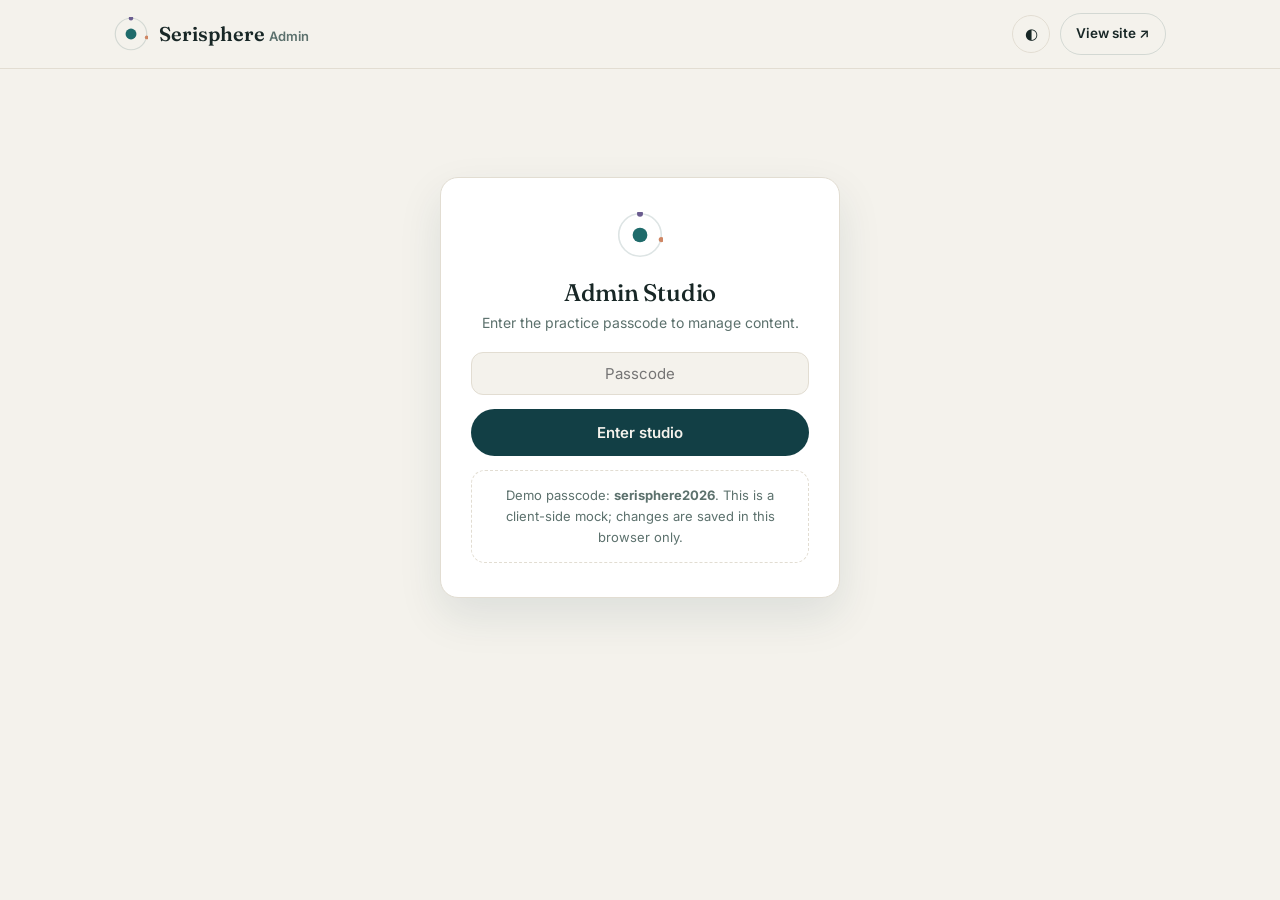
==== admin.html @ 3a1cb653 "Add blog (10 posts + comments), flyers gallery (10), admin studio (marketing kit + blog manager + fl" ====
<!DOCTYPE html>
<html lang="en">
<head>
<meta charset="UTF-8">
<meta name="viewport" content="width=device-width, initial-scale=1">
<title>Admin Studio — Serisphere Center</title>
<meta name="robots" content="noindex">
<link rel="preconnect" href="https://fonts.googleapis.com"><link rel="preconnect" href="https://fonts.gstatic.com" crossorigin>
<link href="https://fonts.googleapis.com/css2?family=Fraunces:ital,opsz,wght@0,9..144,400;0,9..144,500;0,9..144,600&family=Inter:wght@400;500;600;700&display=swap" rel="stylesheet">
<link rel="stylesheet" href="assets/app.css">
<style>
  .gate{max-width:400px;margin:12vh auto;text-align:center;}
  .gate .card{padding:34px 30px;}
  .tabs{display:flex;gap:8px;flex-wrap:wrap;margin:8px 0 26px;}
  .tab{padding:10px 18px;border-radius:999px;border:1px solid var(--line);background:var(--surface);cursor:pointer;font-weight:600;font-size:14px;color:var(--muted);}
  .tab.active{background:var(--petrol);color:var(--paper);border-color:var(--petrol);}
  .panel{display:none;} .panel.active{display:block;}
  .grid2{display:grid;grid-template-columns:1fr 1fr;gap:20px;}
  .kit-block{padding:22px;margin-bottom:18px;}
  .kit-block h3{font-size:19px;margin-bottom:12px;}
  .sw{display:flex;gap:12px;flex-wrap:wrap;}
  .swatch{border:1px solid var(--line);border-radius:12px;overflow:hidden;width:120px;cursor:pointer;}
  .swatch .c{height:56px;} .swatch .l{padding:8px 10px;font-size:12px;font-weight:600;} .swatch .l small{display:block;color:var(--muted);font-weight:500;}
  .copyrow{display:flex;gap:10px;align-items:center;justify-content:space-between;padding:10px 0;border-top:1px solid var(--line);}
  .copyrow:first-child{border-top:none;}
  .copyrow span{font-size:14px;}
  .list-item{display:flex;justify-content:space-between;align-items:center;gap:12px;padding:12px 14px;border:1px solid var(--line);border-radius:12px;margin-bottom:10px;background:var(--surface);}
  .list-item .t{font-weight:600;font-size:14.5px;} .list-item .m{font-size:12.5px;color:var(--muted);}
  .row-actions{display:flex;gap:8px;flex:none;}
  .fly-prev{aspect-ratio:4/5;border-radius:16px;color:#fff;padding:22px;display:flex;flex-direction:column;justify-content:space-between;background:linear-gradient(160deg,var(--pv,#1f6b6b),#0d2f34);}
  .fly-prev h3{color:#fff;font-size:24px;}
  .fly-prev .ft{font-size:11px;font-weight:700;letter-spacing:.1em;text-transform:uppercase;background:rgba(255,255,255,.18);padding:5px 10px;border-radius:999px;width:max-content;}
  .fly-prev .cta{background:#fff;color:#123f45;font-weight:700;font-size:13px;padding:9px 14px;border-radius:10px;text-align:center;}
  .toast{position:fixed;bottom:22px;left:50%;transform:translateX(-50%);background:var(--petrol);color:var(--paper);padding:12px 20px;border-radius:999px;font-weight:600;font-size:14px;opacity:0;transition:opacity .2s;z-index:99;}
  .toast.show{opacity:1;}
  @media (max-width:820px){.grid2{grid-template-columns:1fr;}}
</style>
</head>
<body>
<header>
  <div class="wrap nav">
    <a class="brand" href="index.html">
      <svg width="34" height="34" viewBox="0 0 40 40" aria-hidden="true"><circle cx="20" cy="20" r="18.5" fill="none" stroke="var(--ring)" stroke-width="1.4"/><circle cx="20" cy="20" r="6.4" fill="var(--teal)"/><circle cx="20" cy="1.5" r="2.6" fill="var(--plum)"/><circle cx="38.5" cy="24" r="2.2" fill="var(--clay)"/></svg>
      <span>Serisphere <span style="font-size:13px;color:var(--muted);font-family:var(--sans);">Admin</span></span>
    </a>
    <div class="navtools">
      <button class="themetog" id="themeBtn" aria-label="Toggle theme">◐</button>
      <a href="index.html" class="btn btn-ghost btn-sm">View site ↗</a>
      <button class="btn btn-ghost btn-sm" id="logout" style="display:none;">Log out</button>
    </div>
  </div>
</header>

<!-- GATE -->
<div class="gate" id="gate">
  <div class="card">
    <svg width="46" height="46" viewBox="0 0 40 40" style="margin:0 auto 14px;"><circle cx="20" cy="20" r="18.5" fill="none" stroke="var(--ring)" stroke-width="1.4"/><circle cx="20" cy="20" r="6.4" fill="var(--teal)"/><circle cx="20" cy="1.5" r="2.6" fill="var(--plum)"/><circle cx="38.5" cy="24" r="2.2" fill="var(--clay)"/></svg>
    <h2 style="font-size:24px;margin-bottom:6px;">Admin Studio</h2>
    <p style="color:var(--muted);font-size:14px;margin-bottom:18px;">Enter the practice passcode to manage content.</p>
    <div class="field"><input id="code" type="password" placeholder="Passcode" style="text-align:center;"></div>
    <button class="btn btn-primary" id="enter" style="width:100%;justify-content:center;">Enter studio</button>
    <p class="notice" style="margin-top:14px;">Demo passcode: <b>serisphere2026</b>. This is a client-side mock; changes are saved in this browser only.</p>
  </div>
</div>

<!-- APP -->
<main class="wrap" id="app" style="display:none;padding-top:34px;">
  <div class="page-head" style="padding-top:0;">
    <span class="eyebrow">Practice tools</span>
    <h1>Admin Studio</h1>
    <p>Manage your marketing kit, publish blog articles, and design outreach flyers.</p>
  </div>

  <div class="tabs">
    <div class="tab active" data-t="kit">Marketing Kit</div>
    <div class="tab" data-t="blog">Blog Manager</div>
    <div class="tab" data-t="flyers">Flyer Studio</div>
  </div>

  <!-- MARKETING KIT -->
  <div class="panel active" id="p-kit">
    <div class="grid2">
      <div class="card kit-block">
        <h3>Brand palette</h3>
        <div class="sw" id="swatches"></div>
        <p class="notice" style="margin-top:12px;">Click a swatch to copy its hex.</p>
      </div>
      <div class="card kit-block">
        <h3>Logo &amp; emblem</h3>
        <div style="display:flex;align-items:center;gap:18px;">
          <svg width="72" height="72" viewBox="0 0 40 40"><circle cx="20" cy="20" r="18.5" fill="none" stroke="var(--ring)" stroke-width="1.4"/><circle cx="20" cy="20" r="6.4" fill="var(--teal)"/><circle cx="20" cy="1.5" r="2.6" fill="var(--plum)"/><circle cx="38.5" cy="24" r="2.2" fill="var(--clay)"/></svg>
          <div><div style="font-family:var(--serif);font-size:22px;">Serisphere</div><div style="font-size:11px;letter-spacing:.14em;text-transform:uppercase;color:var(--muted);">Behavioral &amp; Integrative Health</div></div>
        </div>
        <button class="btn btn-ghost btn-sm" style="margin-top:16px;" id="dlLogo">Download emblem (SVG)</button>
      </div>
    </div>

    <div class="card kit-block">
      <h3>Messaging</h3>
      <div id="copyRows"></div>
    </div>

    <div class="grid2">
      <div class="card kit-block">
        <h3>Social captions</h3>
        <div id="socialRows"></div>
      </div>
      <div class="card kit-block">
        <h3>Hashtags &amp; email signature</h3>
        <div id="miscRows"></div>
      </div>
    </div>
  </div>

  <!-- BLOG MANAGER -->
  <div class="panel" id="p-blog">
    <div class="grid2">
      <div>
        <h3 style="font-size:20px;margin-bottom:12px;">Articles</h3>
        <div id="postList"></div>
        <button class="btn btn-ghost btn-sm" id="newPost">+ New article</button>
        <button class="btn btn-ghost btn-sm" id="resetPosts" style="margin-left:8px;">Reset to defaults</button>
      </div>
      <div class="card kit-block">
        <h3 id="postFormTitle">Edit article</h3>
        <input type="hidden" id="pId">
        <div class="field"><label>Title</label><input id="pTitle"></div>
        <div class="grid2" style="gap:12px;">
          <div class="field"><label>Category</label><input id="pCat" placeholder="e.g. Wellness"></div>
          <div class="field"><label>Date</label><input id="pDate" type="date"></div>
        </div>
        <div class="field"><label>Excerpt</label><textarea id="pExcerpt" style="min-height:60px;"></textarea></div>
        <div class="field"><label>Body (use &lt;p&gt;…&lt;/p&gt; for paragraphs)</label><textarea id="pBody" style="min-height:150px;"></textarea></div>
        <button class="btn btn-primary btn-sm" id="savePost">Save article</button>
        <button class="btn btn-ghost btn-sm" id="clearPost">Clear</button>
      </div>
    </div>
  </div>

  <!-- FLYER STUDIO -->
  <div class="panel" id="p-flyers">
    <div class="grid2">
      <div>
        <h3 style="font-size:20px;margin-bottom:12px;">Flyers</h3>
        <div id="flyerList"></div>
        <button class="btn btn-ghost btn-sm" id="newFlyer">+ New flyer</button>
        <button class="btn btn-ghost btn-sm" id="resetFlyers" style="margin-left:8px;">Reset to defaults</button>
      </div>
      <div class="card kit-block">
        <h3>Design flyer</h3>
        <input type="hidden" id="fId">
        <div class="grid2" style="gap:12px;">
          <div class="field"><label>Tag</label><input id="fTag"></div>
          <div class="field"><label>Accent</label><select id="fAccent"><option value="teal">Teal</option><option value="plum">Plum</option><option value="sage">Sage</option><option value="clay">Clay</option></select></div>
        </div>
        <div class="field"><label>Title</label><input id="fTitle"></div>
        <div class="field"><label>Subtitle</label><input id="fSub"></div>
        <div class="field"><label>Body</label><textarea id="fBody" style="min-height:60px;"></textarea></div>
        <div class="field"><label>Call to action</label><input id="fCta"></div>
        <button class="btn btn-primary btn-sm" id="saveFlyer">Save flyer</button>
        <button class="btn btn-ghost btn-sm" id="clearFlyer">Clear</button>
        <div style="margin-top:18px;max-width:260px;"><div class="fly-prev" id="flyPrev"><div><span class="ft" id="pvTag">Tag</span></div><div><h3 id="pvTitle">Title</h3><div id="pvSub" style="font-weight:600;font-size:13px;opacity:.95;"></div><div id="pvBody" style="font-size:12.5px;opacity:.85;margin-top:8px;"></div></div><div class="cta" id="pvCta">Call to action</div></div></div>
      </div>
    </div>
  </div>
</main>

<div class="toast" id="toast"></div>

<script src="assets/data.js"></script>
<script>
  var root=document.documentElement, tbtn=document.getElementById('themeBtn');
  try{var s=localStorage.getItem('seri-theme');if(s)root.setAttribute('data-theme',s);}catch(e){}
  tbtn.onclick=function(){var c=root.getAttribute('data-theme')||(matchMedia('(prefers-color-scheme: dark)').matches?'dark':'light');var n=c==='dark'?'light':'dark';root.setAttribute('data-theme',n);try{localStorage.setItem('seri-theme',n);}catch(e){}};
  function toast(m){var t=document.getElementById('toast');t.textContent=m;t.classList.add('show');setTimeout(function(){t.classList.remove('show');},1600);}
  function esc(s){return (s||'').replace(/[&<>"]/g,function(c){return {'&':'&amp;','<':'&lt;','>':'&gt;','"':'&quot;'}[c];});}
  function copy(txt){navigator.clipboard&&navigator.clipboard.writeText(txt);toast('Copied');}

  /* ---- gate ---- */
  var gate=document.getElementById('gate'), app=document.getElementById('app'), logout=document.getElementById('logout');
  function isAuthed(){try{return sessionStorage.getItem('seri-admin')==='1';}catch(e){return false;}}
  function openApp(){gate.style.display='none';app.style.display='block';logout.style.display='inline-flex';initAll();}
  function tryEnter(){var v=document.getElementById('code').value.trim();if(v===SERI.ADMIN_CODE){try{sessionStorage.setItem('seri-admin','1');}catch(e){}openApp();}else{toast('Incorrect passcode');}}
  document.getElementById('enter').onclick=tryEnter;
  document.getElementById('code').addEventListener('keydown',function(e){if(e.key==='Enter')tryEnter();});
  logout.onclick=function(){try{sessionStorage.removeItem('seri-admin');}catch(e){}location.reload();};
  if(isAuthed())openApp();

  /* ---- tabs ---- */
  document.querySelectorAll('.tab').forEach(function(t){t.onclick=function(){
    document.querySelectorAll('.tab').forEach(x=>x.classList.remove('active'));
    document.querySelectorAll('.panel').forEach(x=>x.classList.remove('active'));
    t.classList.add('active');document.getElementById('p-'+t.dataset.t).classList.add('active');
  };});

  function initAll(){ initKit(); initBlog(); initFlyers(); }

  /* ---- marketing kit ---- */
  var PALETTE=[['Petrol','#123f45','Primary'],['Teal','#1f6b6b','Accent'],['Sage','#8bb0a3','Secondary'],['Plum','#6a5c8f','Mind'],['Clay','#cf8663','Warm'],['Paper','#f4f2ec','Surface']];
  var MSG=[
    ['Tagline','Care for the mind and the body, in one place.'],
    ['Tagline (short)','Whole-person care.'],
    ['Elevator pitch','Serisphere Center brings psychiatry, therapy, and integrative wellness under one roof — so care treats the whole person, not just a symptom. In-person and telehealth, for children, teens, and adults.'],
    ['Boilerplate (about)','Serisphere Center for Behavioral & Integrative Health is a multidisciplinary practice offering psychiatric care, therapy, and integrative wellness. Our team builds one connected, whole-person plan for each patient — combining evidence-based treatment with lifestyle, nutrition, and stress-resilience support.']
  ];
  var SOCIAL=[
    ['Instagram','Your mind and body aren’t separate — so why treat them that way? At Serisphere, psychiatry, therapy, and integrative wellness work together for whole-person care. Now accepting new patients 🌿 #WholePersonCare'],
    ['Facebook','Feeling stretched thin? You don’t have to sort it out alone. Serisphere Center offers psychiatry, therapy, and integrative wellness — in person and by telehealth. Same-week consultations available. Reach out today.'],
    ['Announcement','✨ New patients welcome at Serisphere Center for Behavioral & Integrative Health. Compassionate, evidence-based care for the mind and body. Most insurance accepted.']
  ];
  var MISC=[
    ['Hashtags','#WholePersonCare #MentalHealthMatters #IntegrativeHealth #TherapyWorks #SerisphereCare'],
    ['Email signature','[Name], [Credentials]\nSerisphere Center for Behavioral & Integrative Health\n(555) 123-4567 · care@serisphere.example']
  ];
  function initKit(){
    var sw=document.getElementById('swatches');sw.innerHTML='';
    PALETTE.forEach(function(p){var d=document.createElement('div');d.className='swatch';d.innerHTML='<div class="c" style="background:'+p[1]+'"></div><div class="l">'+p[0]+'<small>'+p[1]+' · '+p[2]+'</small></div>';d.onclick=function(){copy(p[1]);};sw.appendChild(d);});
    function rows(host,arr){var h=document.getElementById(host);h.innerHTML='';arr.forEach(function(m){var r=document.createElement('div');r.className='copyrow';r.innerHTML='<span><b>'+esc(m[0])+':</b> '+esc(m[1]).replace(/\n/g,'<br>')+'</span>';var b=document.createElement('button');b.className='btn btn-ghost btn-sm';b.textContent='Copy';b.style.flex='none';b.onclick=function(){copy(m[1]);};r.appendChild(b);h.appendChild(r);});}
    rows('copyRows',MSG);rows('socialRows',SOCIAL);rows('miscRows',MISC);
  }
  document.getElementById('dlLogo').onclick=function(){
    var svg='<svg xmlns="http://www.w3.org/2000/svg" width="200" height="200" viewBox="0 0 40 40"><circle cx="20" cy="20" r="18.5" fill="none" stroke="#cddbd4" stroke-width="1.4"/><circle cx="20" cy="20" r="6.4" fill="#1f6b6b"/><circle cx="20" cy="1.5" r="2.6" fill="#6a5c8f"/><circle cx="38.5" cy="24" r="2.2" fill="#cf8663"/></svg>';
    var a=document.createElement('a');a.href='data:image/svg+xml;charset=utf-8,'+encodeURIComponent(svg);a.download='serisphere-emblem.svg';document.body.appendChild(a);a.click();a.remove();toast('Emblem downloaded');
  };

  /* ---- blog manager ---- */
  function initBlog(){ renderPosts(); clearPostForm(); }
  function renderPosts(){
    var posts=SERI.getPosts(), host=document.getElementById('postList');host.innerHTML='';
    posts.forEach(function(p,i){
      var el=document.createElement('div');el.className='list-item';
      el.innerHTML='<div><div class="t">'+esc(p.title)+'</div><div class="m">'+esc(p.cat)+' · '+esc(p.date)+'</div></div>';
      var act=document.createElement('div');act.className='row-actions';
      var e=document.createElement('button');e.className='btn btn-ghost btn-sm';e.textContent='Edit';e.onclick=function(){editPost(i);};
      var d=document.createElement('button');d.className='btn btn-ghost btn-sm';d.textContent='Delete';d.onclick=function(){if(confirm('Delete this article?')){var a=SERI.getPosts();a.splice(i,1);SERI.savePosts(a);renderPosts();toast('Deleted');}};
      act.appendChild(e);act.appendChild(d);el.appendChild(act);host.appendChild(el);
    });
  }
  function editPost(i){var p=SERI.getPosts()[i];document.getElementById('postFormTitle').textContent='Edit article';document.getElementById('pId').value=i;document.getElementById('pTitle').value=p.title;document.getElementById('pCat').value=p.cat;document.getElementById('pDate').value=p.date;document.getElementById('pExcerpt').value=p.excerpt;document.getElementById('pBody').value=p.body;window.scrollTo(0,0);}
  function clearPostForm(){document.getElementById('postFormTitle').textContent='New article';['pId','pTitle','pCat','pExcerpt','pBody'].forEach(function(id){document.getElementById(id).value='';});document.getElementById('pDate').value=new Date().toISOString().slice(0,10);}
  document.getElementById('newPost').onclick=clearPostForm;
  document.getElementById('clearPost').onclick=clearPostForm;
  document.getElementById('savePost').onclick=function(){
    var t=document.getElementById('pTitle').value.trim();if(!t){toast('Title required');return;}
    var body=document.getElementById('pBody').value.trim();if(body&&body.indexOf('<')!==0)body='<p>'+body.replace(/\n\n+/g,'</p><p>')+'</p>';
    var obj={id:(t.toLowerCase().replace(/[^a-z0-9]+/g,'-').replace(/^-|-$/g,'')||'post-'+Date.now()),title:t,cat:document.getElementById('pCat').value.trim()||'General',date:document.getElementById('pDate').value||new Date().toISOString().slice(0,10),excerpt:document.getElementById('pExcerpt').value.trim(),body:body,author:'Serisphere Care Team'};
    var arr=SERI.getPosts(),idx=document.getElementById('pId').value;
    if(idx!==''){arr[parseInt(idx,10)]=obj;}else{arr.unshift(obj);}
    SERI.savePosts(arr);renderPosts();clearPostForm();toast('Article saved');
  };
  document.getElementById('resetPosts').onclick=function(){if(confirm('Reset all articles to defaults?')){SERI.savePosts(SERI.DEFAULT_POSTS.slice());renderPosts();clearPostForm();toast('Reset');}};

  /* ---- flyer studio ---- */
  var HEXP={teal:'#1f6b6b',plum:'#6a5c8f',sage:'#5f8f7f',clay:'#c17a52'};
  function initFlyers(){ renderFlyers(); clearFlyerForm(); bindPreview(); updatePreview(); }
  function renderFlyers(){
    var f=SERI.getFlyers(), host=document.getElementById('flyerList');host.innerHTML='';
    f.forEach(function(x,i){
      var el=document.createElement('div');el.className='list-item';
      el.innerHTML='<div><div class="t">'+esc(x.title)+'</div><div class="m">'+esc(x.tag)+' · '+esc(x.accent)+'</div></div>';
      var act=document.createElement('div');act.className='row-actions';
      var e=document.createElement('button');e.className='btn btn-ghost btn-sm';e.textContent='Edit';e.onclick=function(){editFlyer(i);};
      var d=document.createElement('button');d.className='btn btn-ghost btn-sm';d.textContent='Delete';d.onclick=function(){if(confirm('Delete this flyer?')){var a=SERI.getFlyers();a.splice(i,1);SERI.saveFlyers(a);renderFlyers();toast('Deleted');}};
      act.appendChild(e);act.appendChild(d);el.appendChild(act);host.appendChild(el);
    });
  }
  function editFlyer(i){var x=SERI.getFlyers()[i];document.getElementById('fId').value=i;document.getElementById('fTag').value=x.tag;document.getElementById('fAccent').value=x.accent;document.getElementById('fTitle').value=x.title;document.getElementById('fSub').value=x.subtitle;document.getElementById('fBody').value=x.body;document.getElementById('fCta').value=x.cta;updatePreview();window.scrollTo(0,0);}
  function clearFlyerForm(){document.getElementById('fId').value='';document.getElementById('fTag').value='';document.getElementById('fAccent').value='teal';document.getElementById('fTitle').value='';document.getElementById('fSub').value='';document.getElementById('fBody').value='';document.getElementById('fCta').value='';updatePreview();}
  function updatePreview(){
    document.getElementById('pvTag').textContent=document.getElementById('fTag').value||'Tag';
    document.getElementById('pvTitle').textContent=document.getElementById('fTitle').value||'Flyer title';
    document.getElementById('pvSub').textContent=document.getElementById('fSub').value||'';
    document.getElementById('pvBody').textContent=document.getElementById('fBody').value||'';
    document.getElementById('pvCta').textContent=document.getElementById('fCta').value||'Call to action';
    document.getElementById('flyPrev').style.setProperty('--pv',HEXP[document.getElementById('fAccent').value]||HEXP.teal);
  }
  function bindPreview(){['fTag','fTitle','fSub','fBody','fCta','fAccent'].forEach(function(id){document.getElementById(id).addEventListener('input',updatePreview);});}
  document.getElementById('newFlyer').onclick=clearFlyerForm;
  document.getElementById('clearFlyer').onclick=clearFlyerForm;
  document.getElementById('saveFlyer').onclick=function(){
    var t=document.getElementById('fTitle').value.trim();if(!t){toast('Title required');return;}
    var obj={id:'f-'+(t.toLowerCase().replace(/[^a-z0-9]+/g,'-'))||'f-'+Date.now(),tag:document.getElementById('fTag').value.trim()||'Serisphere',accent:document.getElementById('fAccent').value,title:t,subtitle:document.getElementById('fSub').value.trim(),body:document.getElementById('fBody').value.trim(),cta:document.getElementById('fCta').value.trim()||'Learn more'};
    var arr=SERI.getFlyers(),idx=document.getElementById('fId').value;
    if(idx!==''){arr[parseInt(idx,10)]=obj;}else{arr.unshift(obj);}
    SERI.saveFlyers(arr);renderFlyers();clearFlyerForm();toast('Flyer saved');
  };
  document.getElementById('resetFlyers').onclick=function(){if(confirm('Reset all flyers to defaults?')){SERI.saveFlyers(SERI.DEFAULT_FLYERS.slice());renderFlyers();clearFlyerForm();toast('Reset');}};
</script>
</body>
</html>
---- assets/app.css ----
/* Serisphere shared styles — blog / flyers / admin */
:root{
  --petrol:#123f45; --teal:#1f6b6b; --sage:#8bb0a3; --sage-soft:#cfe0d8;
  --plum:#6a5c8f; --plum-soft:#e3ddef; --clay:#cf8663;
  --paper:#f4f2ec; --surface:#ffffff; --ink:#182726; --muted:#5c716d;
  --line:#e2ddd2; --ring:rgba(18,63,69,.14);
  --shadow:0 18px 44px rgba(18,63,69,.10);
  --r:18px; --maxw:1100px;
  --serif:'Fraunces',Georgia,serif; --sans:'Inter',system-ui,sans-serif;
}
@media (prefers-color-scheme:dark){:root:not([data-theme="light"]){
  --petrol:#7fd0c7; --teal:#63b8b3; --sage:#7ba596; --sage-soft:#1f3b39;
  --plum:#b3a6d6; --plum-soft:#2a2640; --clay:#e0a180;
  --paper:#0e1c1c; --surface:#132726; --ink:#e8efec; --muted:#a6bcb6;
  --line:#22403e; --ring:rgba(127,208,199,.20); --shadow:0 18px 44px rgba(0,0,0,.38);
}}
:root[data-theme="dark"]{
  --petrol:#7fd0c7; --teal:#63b8b3; --sage:#7ba596; --sage-soft:#1f3b39;
  --plum:#b3a6d6; --plum-soft:#2a2640; --clay:#e0a180;
  --paper:#0e1c1c; --surface:#132726; --ink:#e8efec; --muted:#a6bcb6;
  --line:#22403e; --ring:rgba(127,208,199,.20); --shadow:0 18px 44px rgba(0,0,0,.38);
}
*{box-sizing:border-box;margin:0;padding:0;}
html{overflow-x:clip;scroll-behavior:smooth;}
body{font-family:var(--sans);background:var(--paper);color:var(--ink);line-height:1.6;overflow-x:clip;-webkit-font-smoothing:antialiased;}
a{color:inherit;text-decoration:none;}
img{max-width:100%;display:block;}
.wrap{max-width:var(--maxw);margin:0 auto;padding:0 24px;}
h1,h2,h3{font-family:var(--serif);font-weight:500;line-height:1.1;letter-spacing:-.01em;overflow-wrap:break-word;}
.eyebrow{font-size:13px;font-weight:600;letter-spacing:.16em;text-transform:uppercase;color:var(--teal);}
.btn{display:inline-flex;align-items:center;gap:9px;font-family:var(--sans);font-weight:600;font-size:15px;padding:13px 22px;border-radius:999px;border:1.5px solid transparent;cursor:pointer;transition:transform .15s,box-shadow .2s,background .2s,color .2s;}
.btn-primary{background:var(--petrol);color:var(--paper);}
.btn-primary:hover{transform:translateY(-2px);box-shadow:var(--shadow);}
.btn-ghost{border-color:var(--ring);color:var(--ink);background:transparent;}
.btn-ghost:hover{border-color:var(--teal);color:var(--teal);}
.btn-sm{padding:9px 15px;font-size:13.5px;}

/* header */
header{position:sticky;top:0;z-index:50;background:color-mix(in srgb,var(--paper) 88%,transparent);backdrop-filter:blur(12px);border-bottom:1px solid var(--line);}
.nav{display:flex;align-items:center;justify-content:space-between;height:68px;gap:14px;}
.brand{display:flex;align-items:center;gap:11px;font-family:var(--serif);font-size:20px;font-weight:600;}
.navlinks{display:flex;align-items:center;gap:26px;}
.navlinks a{font-size:15px;font-weight:500;color:var(--muted);}
.navlinks a:hover,.navlinks a.active{color:var(--ink);}
.navtools{display:flex;align-items:center;gap:10px;}
.themetog{width:38px;height:38px;border-radius:50%;border:1px solid var(--line);background:transparent;color:var(--ink);cursor:pointer;display:grid;place-items:center;font-size:15px;}
.burger{display:none;width:42px;height:42px;border:1px solid var(--line);border-radius:12px;background:transparent;color:var(--ink);cursor:pointer;font-size:19px;}

/* generic */
.page-head{padding:64px 0 20px;}
.page-head h1{font-size:clamp(34px,4.6vw,54px);margin:12px 0 10px;}
.page-head p{font-size:19px;color:var(--muted);max-width:640px;}
section{padding:40px 0 72px;}
.card{background:var(--surface);border:1px solid var(--line);border-radius:var(--r);box-shadow:var(--shadow);}
.tag{display:inline-flex;align-items:center;gap:7px;font-size:12px;font-weight:700;letter-spacing:.08em;text-transform:uppercase;color:var(--teal);}
.tag.plum{color:var(--plum);}
.tag.clay{color:var(--clay);}
.notice{background:var(--surface);border:1px dashed var(--line);border-radius:14px;padding:14px 18px;font-size:13px;color:var(--muted);}
label{display:block;font-size:13px;font-weight:600;margin:0 0 6px;}
input,select,textarea{width:100%;font-family:inherit;font-size:15px;color:var(--ink);background:var(--paper);border:1px solid var(--line);border-radius:12px;padding:11px 13px;}
input:focus,select:focus,textarea:focus{outline:none;border-color:var(--teal);box-shadow:0 0 0 3px var(--ring);}
textarea{resize:vertical;min-height:96px;}
.field{margin-bottom:14px;}

/* footer */
footer{background:var(--surface);border-top:1px solid var(--line);padding:44px 0 26px;margin-top:20px;}
.foot-row{display:flex;justify-content:space-between;gap:18px;flex-wrap:wrap;align-items:center;}
.foot-row a{color:var(--muted);font-size:14.5px;}
.foot-row a:hover{color:var(--ink);}
.disclaimer{background:var(--paper);border:1px dashed var(--line);border-radius:14px;padding:13px 17px;font-size:12.5px;color:var(--muted);margin-top:22px;}

.reveal{opacity:0;transform:translateY(16px);transition:opacity .6s,transform .6s;}
.reveal.in{opacity:1;transform:none;}
@media (prefers-reduced-motion:reduce){.reveal{opacity:1;transform:none;}html{scroll-behavior:auto;}}

@media (max-width:720px){
  .navlinks{display:none;}
  .burger{display:grid;place-items:center;}
  .navlinks.open{display:flex;position:absolute;top:68px;left:0;right:0;flex-direction:column;align-items:flex-start;background:var(--paper);border-bottom:1px solid var(--line);padding:16px 24px;gap:10px;}
}
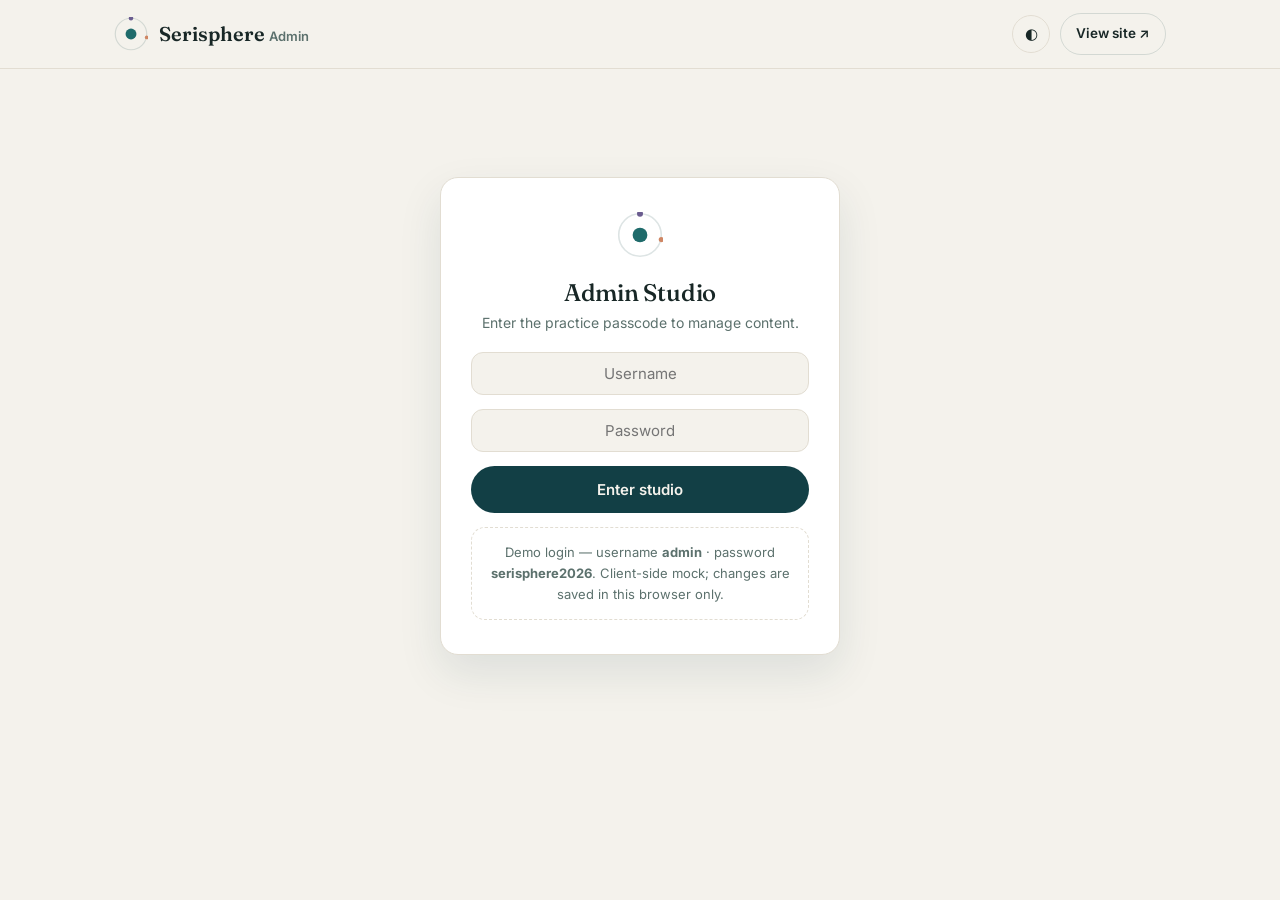
==== commit 57ea73a9: "Blog: +10 posts (20 total), comment replies/responses; rename Insights->Blog; move flyers into Admin" ====
--- a/admin.html
+++ b/admin.html
@@ -57,9 +57,10 @@
     <svg width="46" height="46" viewBox="0 0 40 40" style="margin:0 auto 14px;"><circle cx="20" cy="20" r="18.5" fill="none" stroke="var(--ring)" stroke-width="1.4"/><circle cx="20" cy="20" r="6.4" fill="var(--teal)"/><circle cx="20" cy="1.5" r="2.6" fill="var(--plum)"/><circle cx="38.5" cy="24" r="2.2" fill="var(--clay)"/></svg>
     <h2 style="font-size:24px;margin-bottom:6px;">Admin Studio</h2>
     <p style="color:var(--muted);font-size:14px;margin-bottom:18px;">Enter the practice passcode to manage content.</p>
-    <div class="field"><input id="code" type="password" placeholder="Passcode" style="text-align:center;"></div>
+    <div class="field"><input id="user" placeholder="Username" autocomplete="username" style="text-align:center;"></div>
+    <div class="field"><input id="code" type="password" placeholder="Password" autocomplete="current-password" style="text-align:center;"></div>
     <button class="btn btn-primary" id="enter" style="width:100%;justify-content:center;">Enter studio</button>
-    <p class="notice" style="margin-top:14px;">Demo passcode: <b>serisphere2026</b>. This is a client-side mock; changes are saved in this browser only.</p>
+    <p class="notice" style="margin-top:14px;">Demo login — username <b>admin</b> · password <b>serisphere2026</b>. Client-side mock; changes are saved in this browser only.</p>
   </div>
 </div>
 
@@ -75,6 +76,7 @@
     <div class="tab active" data-t="kit">Marketing Kit</div>
     <div class="tab" data-t="blog">Blog Manager</div>
     <div class="tab" data-t="flyers">Flyer Studio</div>
+    <div class="tab" data-t="settings">Settings</div>
   </div>
 
   <!-- MARKETING KIT -->
@@ -141,7 +143,8 @@
   <div class="panel" id="p-flyers">
     <div class="grid2">
       <div>
-        <h3 style="font-size:20px;margin-bottom:12px;">Flyers</h3>
+        <h3 style="font-size:20px;margin-bottom:8px;">Flyers</h3>
+        <p class="notice" style="margin-bottom:14px;">Tap <b>Share</b> to send a flyer image straight to WhatsApp, Instagram, Facebook and more (uses your device's share sheet); or <b>PNG</b> to download and post anywhere.</p>
         <div id="flyerList"></div>
         <button class="btn btn-ghost btn-sm" id="newFlyer">+ New flyer</button>
         <button class="btn btn-ghost btn-sm" id="resetFlyers" style="margin-left:8px;">Reset to defaults</button>
@@ -163,6 +166,31 @@
       </div>
     </div>
   </div>
+
+  <!-- SETTINGS -->
+  <div class="panel" id="p-settings">
+    <div class="grid2">
+      <div class="card kit-block">
+        <h3>Contact details</h3>
+        <p style="font-size:13.5px;color:var(--muted);margin-bottom:14px;">Update the phone, email, address, and hours shown across the website.</p>
+        <div class="field"><label>Phone</label><input id="cPhone"></div>
+        <div class="field"><label>Email</label><input id="cEmail"></div>
+        <div class="field"><label>Address line 1</label><input id="cAddr1"></div>
+        <div class="field"><label>Address line 2</label><input id="cAddr2"></div>
+        <div class="field"><label>Hours</label><input id="cHours"></div>
+        <button class="btn btn-primary btn-sm" id="saveContactBtn">Save contact details</button>
+      </div>
+      <div class="card kit-block">
+        <h3>Admin account</h3>
+        <p style="font-size:13.5px;color:var(--muted);margin-bottom:14px;">Change the username and password used to sign in here.</p>
+        <div class="field"><label>Username</label><input id="aUser" autocomplete="username"></div>
+        <div class="field"><label>New password</label><input id="aPass" type="password" autocomplete="new-password"></div>
+        <div class="field"><label>Confirm password</label><input id="aPass2" type="password" autocomplete="new-password"></div>
+        <button class="btn btn-primary btn-sm" id="saveCredBtn">Update login</button>
+        <p class="notice" style="margin-top:12px;">Stored on this device for the demo. Use the new details next time you sign in.</p>
+      </div>
+    </div>
+  </div>
 </main>
 
 <div class="toast" id="toast"></div>
@@ -180,8 +208,9 @@
   var gate=document.getElementById('gate'), app=document.getElementById('app'), logout=document.getElementById('logout');
   function isAuthed(){try{return sessionStorage.getItem('seri-admin')==='1';}catch(e){return false;}}
   function openApp(){gate.style.display='none';app.style.display='block';logout.style.display='inline-flex';initAll();}
-  function tryEnter(){var v=document.getElementById('code').value.trim();if(v===SERI.ADMIN_CODE){try{sessionStorage.setItem('seri-admin','1');}catch(e){}openApp();}else{toast('Incorrect passcode');}}
+  function tryEnter(){var u=document.getElementById('user').value.trim();var v=document.getElementById('code').value.trim();var cred=SERI.getCred();if(u===cred.user&&v===cred.pass){try{sessionStorage.setItem('seri-admin','1');}catch(e){}openApp();}else{toast('Incorrect username or password');}}
   document.getElementById('enter').onclick=tryEnter;
+  document.getElementById('user').addEventListener('keydown',function(e){if(e.key==='Enter')tryEnter();});
   document.getElementById('code').addEventListener('keydown',function(e){if(e.key==='Enter')tryEnter();});
   logout.onclick=function(){try{sessionStorage.removeItem('seri-admin');}catch(e){}location.reload();};
   if(isAuthed())openApp();
@@ -193,7 +222,7 @@
     t.classList.add('active');document.getElementById('p-'+t.dataset.t).classList.add('active');
   };});
 
-  function initAll(){ initKit(); initBlog(); initFlyers(); }
+  function initAll(){ initKit(); initBlog(); initFlyers(); initSettings(); }
 
   /* ---- marketing kit ---- */
   var PALETTE=[['Petrol','#123f45','Primary'],['Teal','#1f6b6b','Accent'],['Sage','#8bb0a3','Secondary'],['Plum','#6a5c8f','Mind'],['Clay','#cf8663','Warm'],['Paper','#f4f2ec','Surface']];
@@ -259,9 +288,11 @@
       var el=document.createElement('div');el.className='list-item';
       el.innerHTML='<div><div class="t">'+esc(x.title)+'</div><div class="m">'+esc(x.tag)+' · '+esc(x.accent)+'</div></div>';
       var act=document.createElement('div');act.className='row-actions';
+      var sh=document.createElement('button');sh.className='btn btn-primary btn-sm';sh.textContent='Share';sh.onclick=function(){shareFlyer(x);};
+      var pn=document.createElement('button');pn.className='btn btn-ghost btn-sm';pn.textContent='PNG';pn.onclick=function(){downloadFlyer(x);};
       var e=document.createElement('button');e.className='btn btn-ghost btn-sm';e.textContent='Edit';e.onclick=function(){editFlyer(i);};
       var d=document.createElement('button');d.className='btn btn-ghost btn-sm';d.textContent='Delete';d.onclick=function(){if(confirm('Delete this flyer?')){var a=SERI.getFlyers();a.splice(i,1);SERI.saveFlyers(a);renderFlyers();toast('Deleted');}};
-      act.appendChild(e);act.appendChild(d);el.appendChild(act);host.appendChild(el);
+      act.appendChild(sh);act.appendChild(pn);act.appendChild(e);act.appendChild(d);el.appendChild(act);host.appendChild(el);
     });
   }
   function editFlyer(i){var x=SERI.getFlyers()[i];document.getElementById('fId').value=i;document.getElementById('fTag').value=x.tag;document.getElementById('fAccent').value=x.accent;document.getElementById('fTitle').value=x.title;document.getElementById('fSub').value=x.subtitle;document.getElementById('fBody').value=x.body;document.getElementById('fCta').value=x.cta;updatePreview();window.scrollTo(0,0);}
@@ -285,6 +316,75 @@
     SERI.saveFlyers(arr);renderFlyers();clearFlyerForm();toast('Flyer saved');
   };
   document.getElementById('resetFlyers').onclick=function(){if(confirm('Reset all flyers to defaults?')){SERI.saveFlyers(SERI.DEFAULT_FLYERS.slice());renderFlyers();clearFlyerForm();toast('Reset');}};
+
+  /* ---- flyer image generation (canvas) ---- */
+  function rr(x,a,b,w,h,r){x.beginPath();x.moveTo(a+r,b);x.arcTo(a+w,b,a+w,b+h,r);x.arcTo(a+w,b+h,a,b+h,r);x.arcTo(a,b+h,a,b,r);x.arcTo(a,b,a+w,b,r);x.closePath();}
+  function wrap(x,text,px,py,maxW,lh){var words=(text||'').split(' '),line='';for(var i=0;i<words.length;i++){var t=line+words[i]+' ';if(x.measureText(t).width>maxW&&line){x.fillText(line.trim(),px,py);line=words[i]+' ';py+=lh;}else line=t;}if(line.trim()){x.fillText(line.trim(),px,py);py+=lh;}return py;}
+  var CONTACT=function(){return SERI.getContact();};
+  function renderFlyerCanvas(f){
+    return document.fonts.ready.then(function(){
+      var W=1080,H=1350,cv=document.createElement('canvas');cv.width=W;cv.height=H;var x=cv.getContext('2d');
+      var acc=HEXP[f.accent]||HEXP.teal;
+      var g=x.createLinearGradient(0,0,W*0.5,H);g.addColorStop(0,acc);g.addColorStop(1,'#0d2f34');x.fillStyle=g;x.fillRect(0,0,W,H);
+      var rg=x.createRadialGradient(W*0.82,90,0,W*0.82,90,W*0.95);rg.addColorStop(0,'rgba(255,255,255,0.22)');rg.addColorStop(0.6,'rgba(255,255,255,0)');x.fillStyle=rg;x.fillRect(0,0,W,H);
+      var pad=96;
+      // tag pill
+      x.font='700 30px Inter, sans-serif';x.textBaseline='middle';var tg=(f.tag||'').toUpperCase(),tw=x.measureText(tg).width;
+      x.fillStyle='rgba(255,255,255,0.18)';rr(x,pad,96,tw+56,62,31);x.fill();x.fillStyle='#fff';x.fillText(tg,pad+28,96+32);
+      // emblem
+      x.strokeStyle='rgba(255,255,255,0.55)';x.lineWidth=3;x.beginPath();x.arc(W-pad-28,128,34,0,7);x.stroke();x.fillStyle='#fff';x.beginPath();x.arc(W-pad-28,128,11,0,7);x.fill();
+      // title
+      x.textBaseline='alphabetic';x.fillStyle='#fff';x.font='600 88px Fraunces, Georgia, serif';
+      var ty=wrap(x,f.title,pad,540,W-pad*2,96);
+      // subtitle
+      x.font='600 42px Inter, sans-serif';x.fillStyle='rgba(255,255,255,0.97)';ty+=28;ty=wrap(x,f.subtitle,pad,ty,W-pad*2,54);
+      // body
+      x.font='400 34px Inter, sans-serif';x.fillStyle='rgba(255,255,255,0.85)';ty+=22;wrap(x,f.body,pad,ty,W-pad*2,46);
+      // cta
+      x.fillStyle='#ffffff';rr(x,pad,H-268,W-pad*2,98,20);x.fill();
+      x.fillStyle='#123f45';x.font='700 40px Inter, sans-serif';x.textAlign='center';x.textBaseline='middle';x.fillText(f.cta||'Learn more',W/2,H-268+50);
+      // footer
+      var c=CONTACT();x.textBaseline='alphabetic';x.font='500 28px Inter, sans-serif';x.fillStyle='rgba(255,255,255,0.9)';x.textAlign='left';x.fillText('Serisphere Center',pad,H-96);x.textAlign='right';x.fillText(c.phone,W-pad,H-96);x.textAlign='left';
+      return cv;
+    });
+  }
+  function cvBlob(cv){return new Promise(function(res){cv.toBlob(res,'image/png',0.95);});}
+  function shareFlyer(f){
+    renderFlyerCanvas(f).then(cvBlob).then(function(blob){
+      var file=new File([blob],(f.id||'flyer')+'.png',{type:'image/png'});
+      if(navigator.canShare&&navigator.canShare({files:[file]})){
+        navigator.share({files:[file],title:f.title,text:f.title+' — Serisphere Center'}).catch(function(){});
+      }else{
+        var a=document.createElement('a');a.href=URL.createObjectURL(blob);a.download=file.name;document.body.appendChild(a);a.click();a.remove();setTimeout(function(){URL.revokeObjectURL(a.href);},2000);
+        toast('Image saved — post it to any platform');
+      }
+    });
+  }
+  function downloadFlyer(f){
+    renderFlyerCanvas(f).then(cvBlob).then(function(blob){
+      var a=document.createElement('a');a.href=URL.createObjectURL(blob);a.download=(f.id||'flyer')+'.png';document.body.appendChild(a);a.click();a.remove();setTimeout(function(){URL.revokeObjectURL(a.href);},2000);toast('Flyer PNG downloaded');
+    });
+  }
+
+  /* ---- settings: contact + account ---- */
+  function initSettings(){
+    var c=SERI.getContact();
+    document.getElementById('cPhone').value=c.phone;document.getElementById('cEmail').value=c.email;
+    document.getElementById('cAddr1').value=c.addr1;document.getElementById('cAddr2').value=c.addr2;document.getElementById('cHours').value=c.hours;
+    var cr=SERI.getCred();document.getElementById('aUser').value=cr.user;
+  }
+  document.getElementById('saveContactBtn').onclick=function(){
+    SERI.saveContact({phone:document.getElementById('cPhone').value.trim(),email:document.getElementById('cEmail').value.trim(),addr1:document.getElementById('cAddr1').value.trim(),addr2:document.getElementById('cAddr2').value.trim(),hours:document.getElementById('cHours').value.trim()});
+    toast('Contact details saved');
+  };
+  document.getElementById('saveCredBtn').onclick=function(){
+    var u=document.getElementById('aUser').value.trim(),p=document.getElementById('aPass').value,p2=document.getElementById('aPass2').value;
+    if(!u){toast('Username required');return;}
+    if(p||p2){ if(p!==p2){toast('Passwords do not match');return;} if(p.length<4){toast('Password too short');return;} }
+    var cur=SERI.getCred();SERI.saveCred({user:u,pass:p?p:cur.pass});
+    document.getElementById('aPass').value='';document.getElementById('aPass2').value='';
+    toast('Login updated');
+  };
 </script>
 </body>
 </html>
